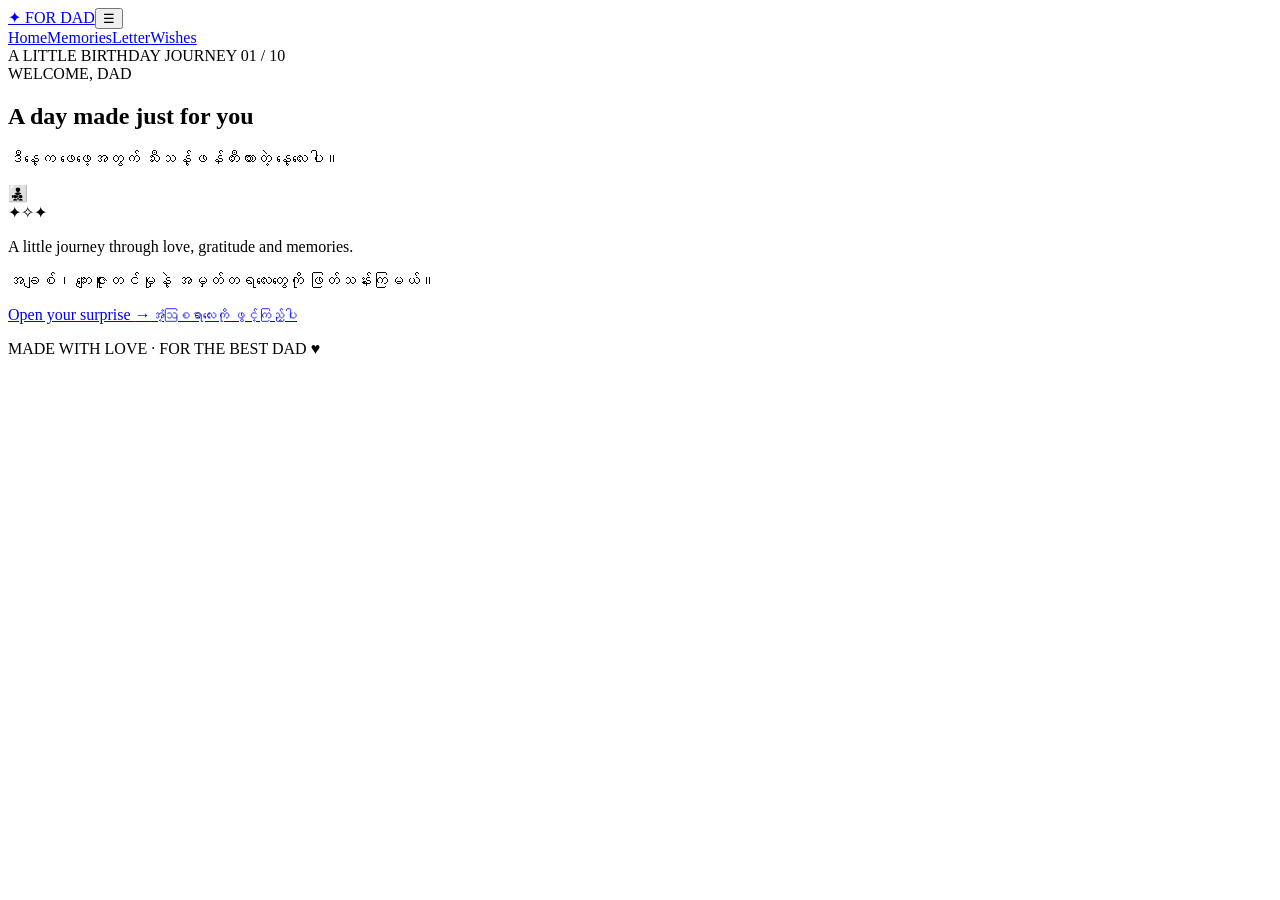
==== index.html @ bc78f84e "Add files via upload" ====
<!DOCTYPE html>
<html lang="en">
<head>
  <meta charset="UTF-8"><meta name="viewport" content="width=device-width, initial-scale=1.0">
  <meta name="theme-color" content="#090909"><title>Welcome, Dad | Dad's Birthday</title>
  <link rel="preconnect" href="https://fonts.googleapis.com"><link rel="preconnect" href="https://fonts.gstatic.com" crossorigin>
  <link href="https://fonts.googleapis.com/css2?family=DM+Sans:wght@400;500;600;700&family=Playfair+Display:wght@500;600;700&display=swap" rel="stylesheet">
  <link rel="stylesheet" href="css/style.css"><link rel="stylesheet" href="css/responsive.css">
  <script src="js/main.js" defer></script>
</head>
<body data-page="01">
  <div class="ambient ambient-one"></div><div class="ambient ambient-two"></div>
  <header class="topbar"><a class="brand" href="index.html"><span>✦</span> FOR DAD</a><button class="menu-toggle" aria-label="Toggle navigation" data-action="menu">☰</button><nav class="nav-links"><a href="index.html">Home</a><a href="memories.html">Memories</a><a href="letter.html">Letter</a><a href="wishes.html">Wishes</a></nav></header>
  <main class="page-shell">
    <div class="page-number">A LITTLE BIRTHDAY JOURNEY <span>01 / 10</span></div>
    <section class="content-card">
      <div class="eyebrow"><span></span> WELCOME, DAD</div>
      <h1>A day made just for you</h1><p class="myanmar lead-mm">ဒီနေ့က ဖေဖေ့အတွက် သီးသန့်ဖန်တီးထားတဲ့ နေ့လေးပါ။</p>
      <div class="hero-art"><div class="halo"></div><div class="dad-icon">👨‍👧‍👦</div><span class="spark s1">✦</span><span class="spark s2">✧</span><span class="spark s3">✦</span></div>
      <div class="copy-block"><p>A little journey through love, gratitude and memories.</p><p class="myanmar">အချစ်၊ ကျေးဇူးတင်မှုနဲ့ အမှတ်တရလေးတွေကို ဖြတ်သန်းကြမယ်။</p></div>
      <a class="gold-button next-button" href="gift.html">Open your surprise <span>→</span><small>အံ့ဩစရာလေးကို ဖွင့်ကြည့်ပါ</small></a>
    </section>
    <footer><div class="progress"><span style="width:10%"></span></div><p>MADE WITH LOVE · FOR THE BEST DAD <span>♥</span></p></footer>
  </main>
  <div class="toast" role="status" aria-live="polite"></div>
</body></html>
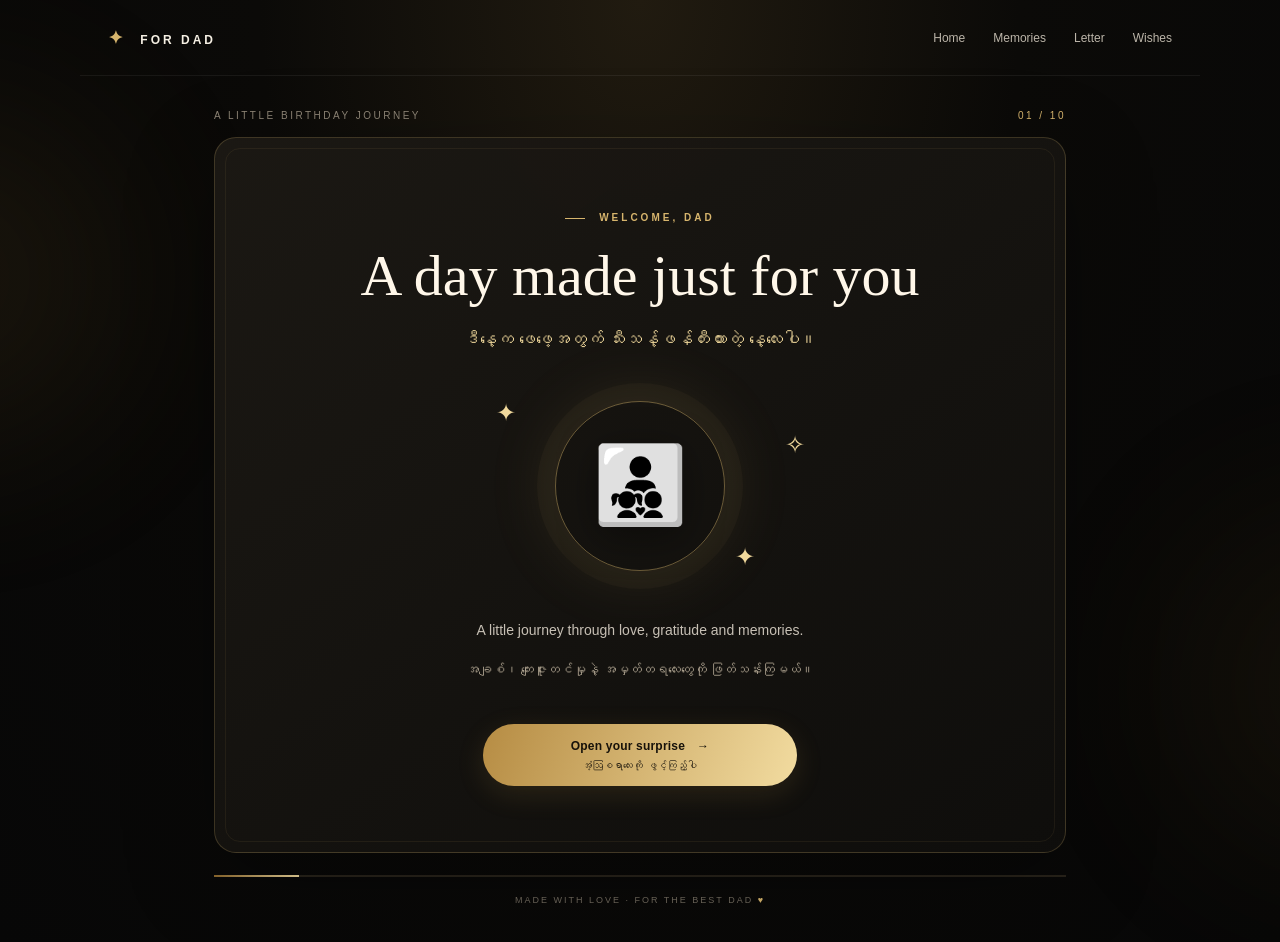
==== commit 588f74ad: "Fix stylesheet paths in index.html" ====
--- a/index.html
+++ b/index.html
@@ -5,7 +5,7 @@
   <meta name="theme-color" content="#090909"><title>Welcome, Dad | Dad's Birthday</title>
   <link rel="preconnect" href="https://fonts.googleapis.com"><link rel="preconnect" href="https://fonts.gstatic.com" crossorigin>
   <link href="https://fonts.googleapis.com/css2?family=DM+Sans:wght@400;500;600;700&family=Playfair+Display:wght@500;600;700&display=swap" rel="stylesheet">
-  <link rel="stylesheet" href="css/style.css"><link rel="stylesheet" href="css/responsive.css">
+  <link rel="stylesheet" href="style.css"><link rel="stylesheet" href="responsive.css">
   <script src="js/main.js" defer></script>
 </head>
 <body data-page="01">
@@ -23,4 +23,4 @@
     <footer><div class="progress"><span style="width:10%"></span></div><p>MADE WITH LOVE · FOR THE BEST DAD <span>♥</span></p></footer>
   </main>
   <div class="toast" role="status" aria-live="polite"></div>
-</body></html>+</body></html>
--- a/style.css
+++ b/style.css
@@ -0,0 +1,21 @@
+/* Dad's Birthday — Black & Gold */
+:root{--bg:#090909;--panel:#141311;--gold:#d7b56d;--gold2:#f1d99c;--muted:#aaa39a;--cream:#f5efe3;--line:rgba(215,181,109,.22)}
+*{box-sizing:border-box}html{scroll-behavior:smooth}body{margin:0;min-height:100vh;background:radial-gradient(ellipse at 50% 0%,#211b10 0%,#0b0a08 42%,#070707 100%);color:var(--cream);font-family:"DM Sans",sans-serif;overflow-x:hidden}
+a{color:inherit;text-decoration:none}button{font:inherit}.ambient{position:fixed;width:340px;height:340px;border-radius:50%;filter:blur(100px);opacity:.10;pointer-events:none}.ambient-one{background:#b58a39;top:12%;left:-220px}.ambient-two{background:#86621e;right:-240px;bottom:5%}
+.topbar{height:76px;display:flex;align-items:center;justify-content:space-between;max-width:1120px;padding:0 28px;margin:auto;position:relative;z-index:3;border-bottom:1px solid rgba(255,255,255,.06)}.brand{font-size:12px;letter-spacing:3px;font-weight:700}.brand span{color:var(--gold);font-size:18px;margin-right:8px}.nav-links{display:flex;gap:28px;color:#bcb5a9;font-size:12px}.nav-links a:hover{color:var(--gold2)}.menu-toggle{display:none;background:none;border:0;color:var(--gold);font-size:24px}
+.page-shell{max-width:900px;margin:0 auto;padding:34px 24px 28px;position:relative;z-index:1}.page-number{font-size:10px;letter-spacing:2.5px;color:#8e8576;display:flex;justify-content:space-between;margin:0 0 16px}.page-number span{color:var(--gold)}
+.content-card{border:1px solid var(--line);background:linear-gradient(145deg,rgba(28,25,20,.96),rgba(15,14,12,.97));border-radius:22px;padding:clamp(28px,6vw,66px);min-height:610px;box-shadow:0 25px 90px rgba(0,0,0,.28);text-align:center;position:relative;overflow:hidden}.content-card:before{content:"";position:absolute;inset:10px;border:1px solid rgba(215,181,109,.08);border-radius:15px;pointer-events:none}
+.eyebrow{font-size:10px;letter-spacing:3px;color:var(--gold);font-weight:700;margin:8px 0 20px}.eyebrow span{display:inline-block;width:20px;height:1px;background:var(--gold);vertical-align:middle;margin-right:8px}
+h1{font-family:"Playfair Display",serif;font-size:clamp(34px,6vw,58px);font-weight:500;line-height:1.15;max-width:700px;margin:0 auto 14px;color:#fff7e9}.lead-mm{font-size:17px!important;color:var(--gold2)!important;margin:0 auto 25px!important}
+.copy-block{max-width:620px;margin:26px auto;color:#c7c0b5;font-size:14px;line-height:1.9}.myanmar{font-family:"DM Sans","Noto Sans Myanmar",sans-serif;line-height:1.9;color:#b9ad99;font-size:13px}
+.gold-button{display:inline-flex;align-items:center;justify-content:center;gap:12px;background:linear-gradient(110deg,#b68c43,#f0d99d,#b68c43);background-size:200% auto;color:#17120a;border:0;border-radius:999px;padding:15px 24px;font-weight:700;font-size:12px;letter-spacing:.2px;cursor:pointer;transition:.25s;box-shadow:0 8px 28px rgba(190,149,67,.15)}.gold-button:hover{transform:translateY(-3px);background-position:right center;box-shadow:0 12px 35px rgba(190,149,67,.25)}.gold-button small{font-size:10px;font-weight:500}.next-button{margin-top:16px;flex-wrap:wrap}.next-button small{flex-basis:100%;margin-top:-5px;text-align:center}
+footer{margin-top:22px;text-align:center;color:#716a5e;font-size:9px;letter-spacing:2px}.progress{height:2px;background:#28231a;margin-bottom:18px;overflow:hidden}.progress span{height:100%;display:block;background:linear-gradient(90deg,#8d692e,#f0d99d);transition:width .5s}footer p span{color:var(--gold)}
+.hero-art{height:210px;position:relative;display:grid;place-items:center;margin:5px auto 10px}.halo{width:170px;height:170px;border-radius:50%;border:1px solid rgba(215,181,109,.45);box-shadow:0 0 0 18px rgba(215,181,109,.035),0 0 70px rgba(215,181,109,.15);position:absolute}.dad-icon{font-size:76px;filter:drop-shadow(0 8px 20px rgba(0,0,0,.4));z-index:1}.spark{position:absolute;color:var(--gold2);font-size:24px;animation:twinkle 2s infinite alternate}.s1{top:18px;left:30%}.s2{right:27%;top:50px;animation-delay:.6s}.s3{bottom:20px;right:34%;animation-delay:1s}
+@keyframes twinkle{to{opacity:.25;transform:scale(.7) rotate(35deg)}}.gift-box,.envelope{display:flex;flex-direction:column;align-items:center;justify-content:center;margin:24px auto;background:#211b10;border:1px solid var(--gold);color:var(--gold2);width:150px;height:130px;border-radius:16px;font-size:55px;cursor:pointer;box-shadow:0 0 45px rgba(215,181,109,.12);transition:.3s}.gift-box:hover,.envelope:hover{transform:translateY(-5px) rotate(-2deg)}.gift-box small,.envelope small{font-size:10px;letter-spacing:1px;color:#c8b78e}.hidden{display:none!important}.reveal{max-width:550px;margin:20px auto;padding:20px;border:1px solid var(--line);border-radius:14px;color:var(--gold2);line-height:1.8;animation:fadeUp .5s}.reveal span{display:block;color:#c1b6a4;margin-top:8px;font-size:13px}
+@keyframes fadeUp{from{opacity:0;transform:translateY(12px)}to{opacity:1;transform:translateY(0)}}.memory-grid,.wish-grid{display:grid;grid-template-columns:repeat(3,1fr);gap:12px;max-width:650px;margin:28px auto}.memory-tile{min-height:120px;border:1px solid var(--line);border-radius:15px;background:#1b1812;color:var(--gold2);font-size:34px;cursor:pointer;transition:.25s}.memory-tile:hover{background:#282114;transform:translateY(-4px)}.memory-tile small{display:block;font-size:11px;color:#c7bdab;margin-top:8px}
+.letter-wrap{margin:28px auto}.envelope{font-size:45px;height:110px}.letter{max-width:580px;margin:0 auto;background:#eee4cf;color:#352a1b;padding:28px 32px;text-align:left;border-radius:4px;box-shadow:0 15px 40px #0008;animation:fadeUp .6s}.letter h3{font-family:"Playfair Display",serif;font-size:24px}.letter p{font-size:13px;line-height:1.9}.letter strong{color:#84612c}
+.timeline{display:flex;justify-content:center;gap:12px;margin:30px auto;max-width:650px}.timeline button{flex:1;padding:18px 10px;background:#211b10;border:1px solid var(--line);border-radius:14px;color:var(--gold);font-size:24px;cursor:pointer}.timeline button span{display:block;color:#e4d9c5;font-size:12px;margin-top:8px}
+.wish-grid{grid-template-columns:repeat(5,1fr)}.wish-card{height:112px;position:relative;border:1px solid var(--line);border-radius:12px;background:#211b10;color:var(--gold2);cursor:pointer;perspective:600px;transition:.3s;padding:8px}.wish-card:hover{transform:translateY(-3px)}.wish-front,.wish-back{display:flex;align-items:center;justify-content:center;flex-direction:column;height:100%;font-size:23px}.wish-front small{font-size:10px;color:#c9b98e;margin-top:8px}.wish-back{display:none;font-size:11px;line-height:1.5;color:#f2e5c8}.wish-card.flipped .wish-front{display:none}.wish-card.flipped .wish-back{display:flex;animation:fadeUp .3s}
+.quality-list{display:grid;grid-template-columns:repeat(2,1fr);gap:12px;max-width:550px;margin:30px auto}.quality-list div{padding:17px;border:1px solid var(--line);border-radius:12px;background:#1b1812;text-align:left;font-size:22px}.quality-list b{font-size:13px;color:var(--gold2);margin-left:8px}.quality-list span{display:block;font-size:11px;color:#a99e8c;margin:5px 0 0 36px}
+.cake-area{margin:28px auto}.cake{font-size:100px;position:relative;display:inline-block;filter:drop-shadow(0 10px 20px #0008)}.flame{position:absolute;top:0;left:48%;font-size:24px;color:#ffcf64;text-shadow:0 0 20px #ffb82e;animation:twinkle .5s infinite alternate}.flame.off{opacity:0}.promise-seal{width:70px;height:70px;border-radius:50%;border:1px solid var(--gold);display:grid;place-items:center;color:var(--gold);font-size:28px;margin:35px auto 20px;box-shadow:0 0 30px #c69a4530}blockquote{max-width:600px;margin:20px auto;padding:22px;border-top:1px solid var(--line);border-bottom:1px solid var(--line);font-family:"Playfair Display",serif;font-size:21px;line-height:1.7;color:#f2e4c7}blockquote span{font-family:"DM Sans",sans-serif;font-size:13px;color:#b9ad99}
+.final-art{font-size:75px;position:relative;margin:30px auto}.orbit{font-size:22px;letter-spacing:10px;color:var(--gold);animation:twinkle 1.4s infinite alternate}.toast{position:fixed;bottom:22px;left:50%;transform:translate(-50%,20px);opacity:0;background:#e5cf9e;color:#1b160d;padding:11px 18px;border-radius:30px;font-size:12px;z-index:9;transition:.3s;pointer-events:none}.toast.show{opacity:1;transform:translate(-50%,0)}.confetti{position:fixed;top:-20px;z-index:10;pointer-events:none;animation:fall 2.8s linear forwards;color:var(--gold2)}@keyframes fall{to{transform:translateY(110vh) rotate(600deg);opacity:0}}
--- a/responsive.css
+++ b/responsive.css
@@ -0,0 +1,4 @@
+@media(max-width:650px){
+.topbar{height:64px;padding:0 18px}.menu-toggle{display:block}.nav-links{display:none;position:absolute;top:63px;right:12px;flex-direction:column;gap:0;background:#17140f;border:1px solid var(--line);border-radius:12px;padding:8px;min-width:160px;box-shadow:0 15px 30px #0009}.nav-links.open{display:flex}.nav-links a{padding:12px 14px}.page-shell{padding:22px 14px}.content-card{padding:34px 19px;min-height:560px;border-radius:17px}.content-card:before{inset:6px}h1{font-size:clamp(32px,9vw,46px)}.lead-mm{font-size:15px!important}.copy-block{font-size:13px}.hero-art{height:175px}.halo{width:140px;height:140px}.dad-icon{font-size:65px}.memory-grid{gap:8px}.memory-tile{min-height:105px;font-size:28px}.memory-tile small{font-size:9px}.timeline{gap:7px}.timeline button{padding:14px 5px;font-size:19px}.timeline button span{font-size:10px}.wish-grid{grid-template-columns:repeat(2,1fr);gap:9px}.wish-card{height:105px}.quality-list{gap:8px}.quality-list div{padding:13px 9px;font-size:18px}.quality-list b{font-size:12px}.letter{padding:20px}.letter p{font-size:12px}blockquote{font-size:18px;padding:16px}.gold-button{padding:14px 18px;font-size:11px}.page-number{font-size:8px;letter-spacing:1.5px}
+}
+@media(prefers-reduced-motion:reduce){*,*::before,*::after{animation-duration:.01ms!important;animation-iteration-count:1!important;scroll-behavior:auto!important;transition-duration:.01ms!important}}
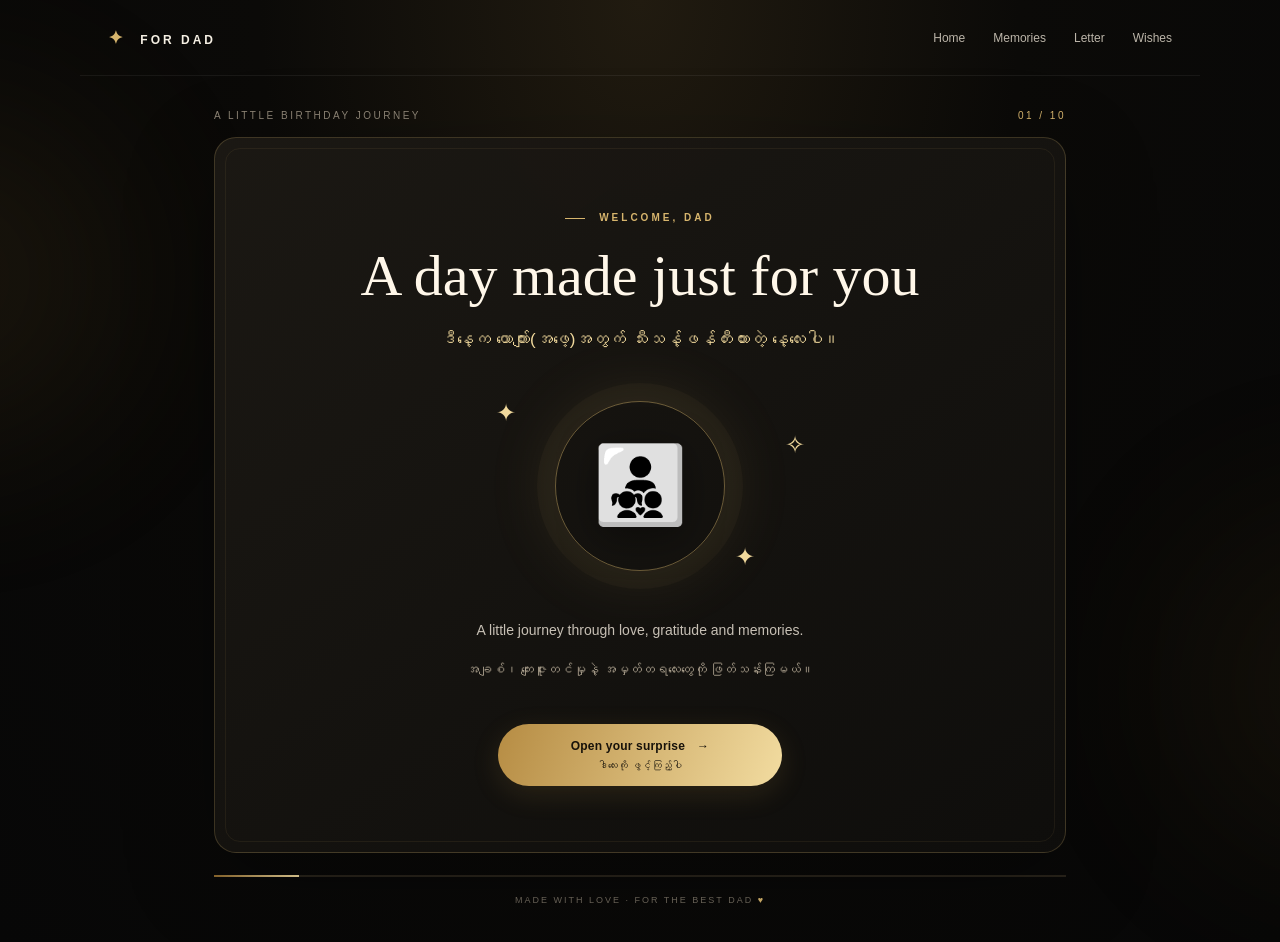
==== commit 796fc9e4: "Update birthday message for dad in index.html" ====
--- a/index.html
+++ b/index.html
@@ -6,7 +6,7 @@
   <link rel="preconnect" href="https://fonts.googleapis.com"><link rel="preconnect" href="https://fonts.gstatic.com" crossorigin>
   <link href="https://fonts.googleapis.com/css2?family=DM+Sans:wght@400;500;600;700&family=Playfair+Display:wght@500;600;700&display=swap" rel="stylesheet">
   <link rel="stylesheet" href="style.css"><link rel="stylesheet" href="responsive.css">
-  <script src="js/main.js" defer></script>
+  <script src="main.js" defer></script>
 </head>
 <body data-page="01">
   <div class="ambient ambient-one"></div><div class="ambient ambient-two"></div>
@@ -15,10 +15,10 @@
     <div class="page-number">A LITTLE BIRTHDAY JOURNEY <span>01 / 10</span></div>
     <section class="content-card">
       <div class="eyebrow"><span></span> WELCOME, DAD</div>
-      <h1>A day made just for you</h1><p class="myanmar lead-mm">ဒီနေ့က ဖေဖေ့အတွက် သီးသန့်ဖန်တီးထားတဲ့ နေ့လေးပါ။</p>
+      <h1>A day made just for you</h1><p class="myanmar lead-mm">ဒီနေ့က ယောကျ်ား(အဖေ့)အတွက် သီးသန့်ဖန်တီးထားတဲ့ နေ့လေးပါ။</p>
       <div class="hero-art"><div class="halo"></div><div class="dad-icon">👨‍👧‍👦</div><span class="spark s1">✦</span><span class="spark s2">✧</span><span class="spark s3">✦</span></div>
       <div class="copy-block"><p>A little journey through love, gratitude and memories.</p><p class="myanmar">အချစ်၊ ကျေးဇူးတင်မှုနဲ့ အမှတ်တရလေးတွေကို ဖြတ်သန်းကြမယ်။</p></div>
-      <a class="gold-button next-button" href="gift.html">Open your surprise <span>→</span><small>အံ့ဩစရာလေးကို ဖွင့်ကြည့်ပါ</small></a>
+      <a class="gold-button next-button" href="gift.html">Open your surprise <span>→</span><small>ဒါလေးကို ဖွင့်ကြည့်ပါ</small></a>
     </section>
     <footer><div class="progress"><span style="width:10%"></span></div><p>MADE WITH LOVE · FOR THE BEST DAD <span>♥</span></p></footer>
   </main>
